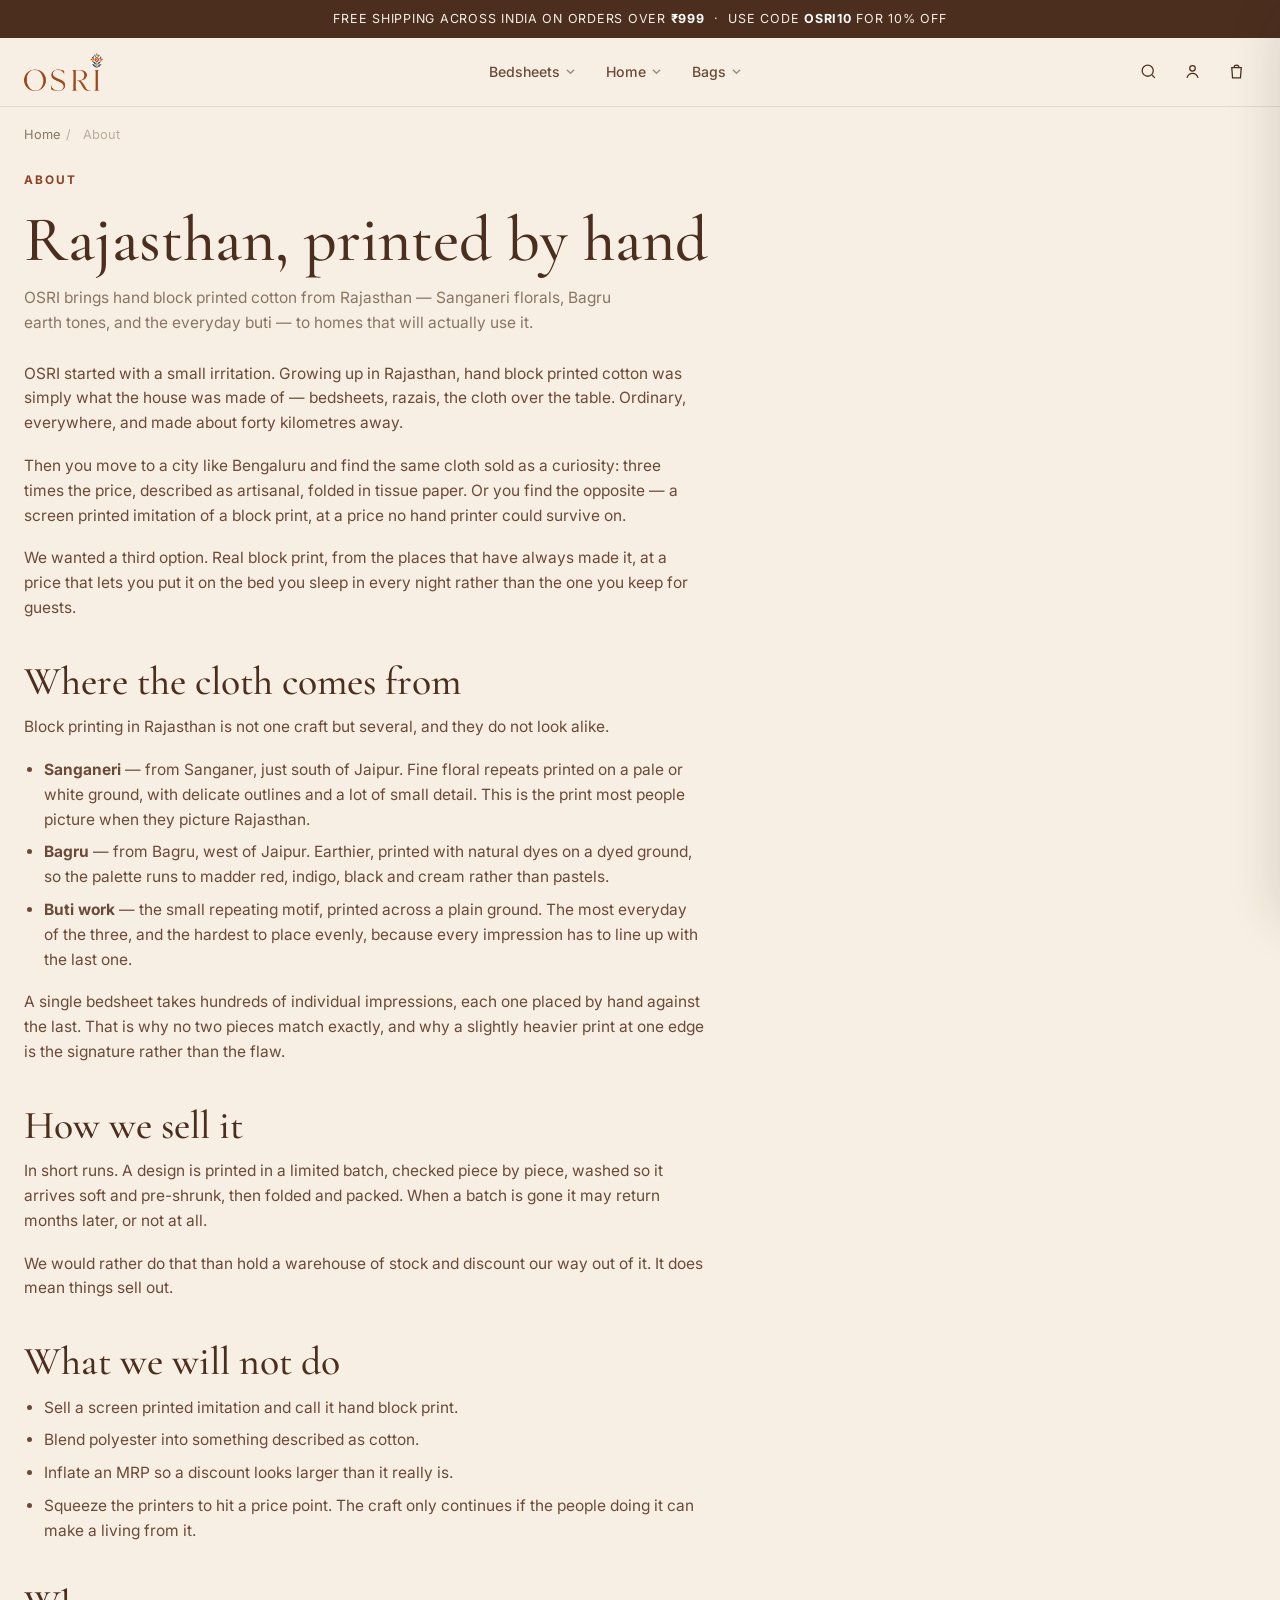
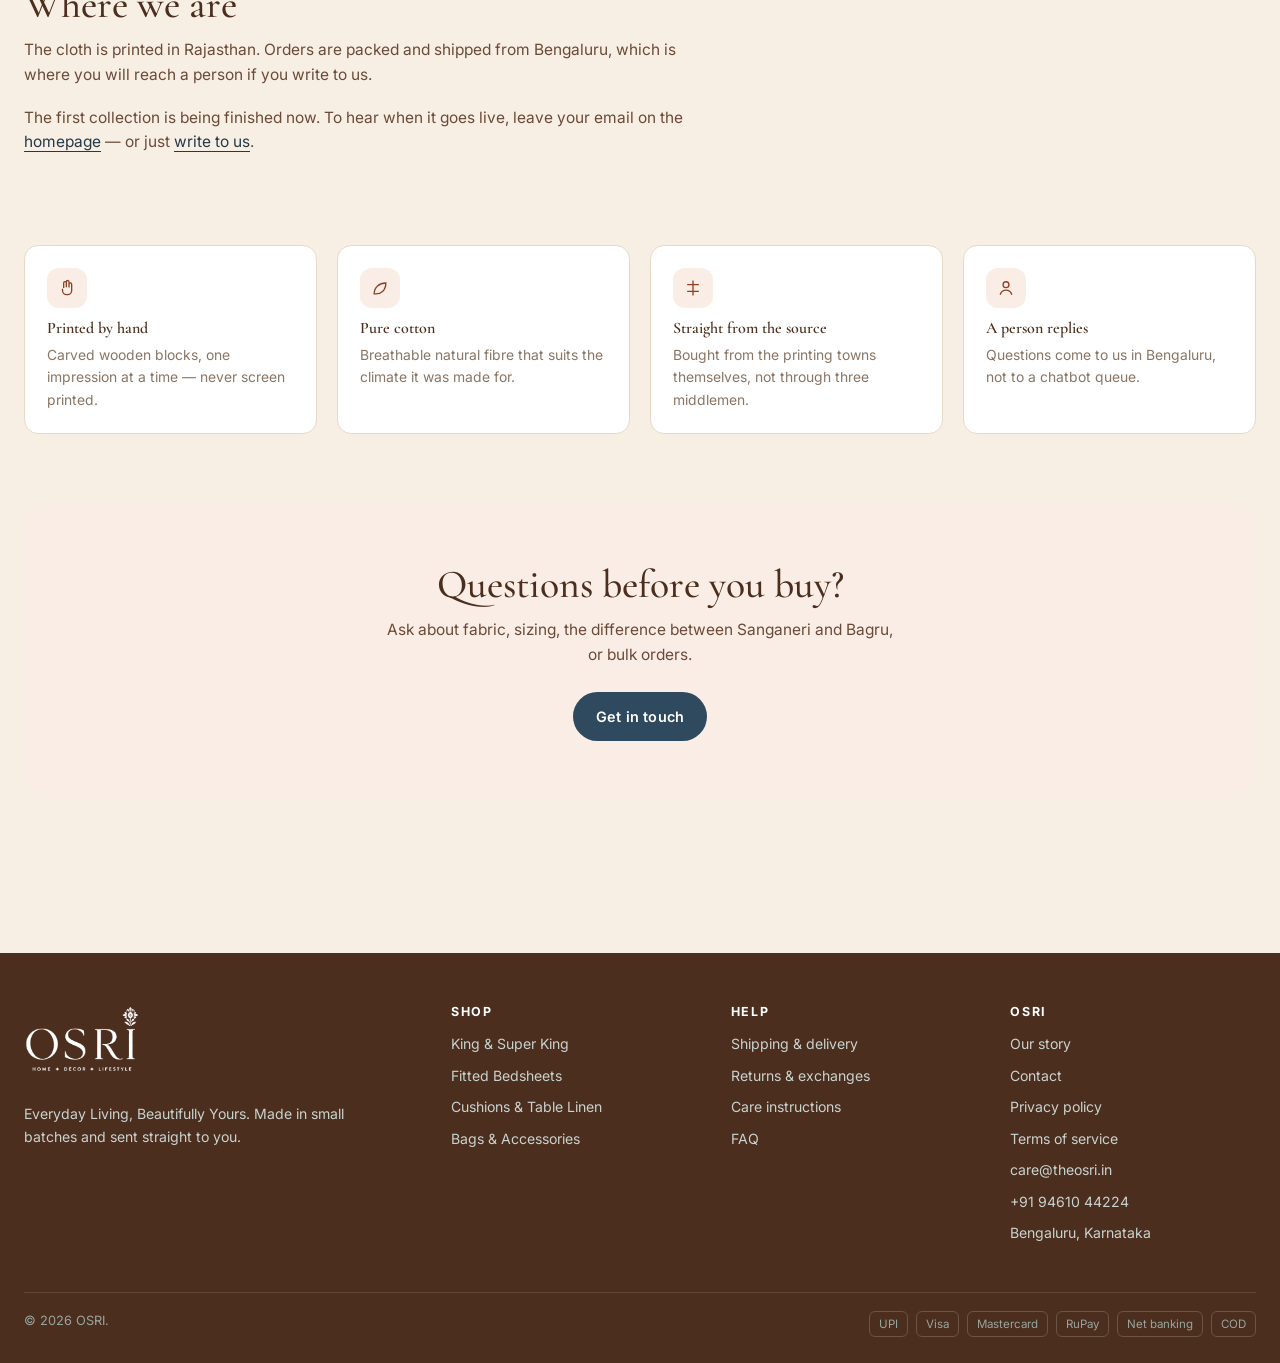
==== about.html @ e1135813 "Add four more woven stripe king colourways Almond, sage, slate blue and pebble join sand and coral, " ====
<!DOCTYPE html>
<html lang="en">
<head>
<meta charset="utf-8">
<meta name="viewport" content="width=device-width, initial-scale=1">
<title>About — OSRI</title>
<meta name="description" content="OSRI brings Rajasthani hand block printed cotton — Sanganeri and Bagru prints — to everyday homes.">
<link rel="preconnect" href="https://fonts.googleapis.com">
<link rel="preconnect" href="https://fonts.gstatic.com" crossorigin>
<link href="https://fonts.googleapis.com/css2?family=Cormorant+Garamond:wght@500;600;700&family=Inter:wght@400;500;600;700&display=swap" rel="stylesheet">
<link rel="icon" href="assets/brand/favicon.ico" sizes="any">
<link rel="icon" type="image/svg+xml" href="assets/brand/osri-mark-square.svg">
<link rel="icon" type="image/png" href="assets/brand/osri-icon-192.png">
<link rel="apple-touch-icon" href="assets/brand/apple-touch-icon.png">
<meta name="theme-color" content="#B5522F">
<link rel="stylesheet" href="css/styles.css?v=5">
</head>
<body>

<a class="skip-link" href="#main">Skip to content</a>
<div id="site-header"></div>

<main id="main">
  <div class="wrap">

    <nav class="crumbs" aria-label="Breadcrumb">
      <a href="index.html">Home</a><span>/</span><span>About</span>
    </nav>

    <header class="page-head">
      <span class="eyebrow">About</span>
      <h1>Rajasthan, printed by hand</h1>
      <p>OSRI brings hand block printed cotton from Rajasthan — Sanganeri florals,
         Bagru earth tones, and the everyday buti — to homes that will actually use it.</p>
    </header>

    <!-- ============================================================
         The craft context below is accurate. The personal details are
         deliberately left open — add your own specifics where marked,
         because that is the part no competitor can copy.
         ============================================================ -->

    <div class="prose">
      <p>
        OSRI started with a small irritation. Growing up in Rajasthan, hand block
        printed cotton was simply what the house was made of — bedsheets, razais,
        the cloth over the table. Ordinary, everywhere, and made about forty
        kilometres away.
      </p>
      <p>
        Then you move to a city like Bengaluru and find the same cloth sold as a
        curiosity: three times the price, described as artisanal, folded in tissue
        paper. Or you find the opposite — a screen printed imitation of a block
        print, at a price no hand printer could survive on.
      </p>
      <p>
        We wanted a third option. Real block print, from the places that have
        always made it, at a price that lets you put it on the bed you sleep in
        every night rather than the one you keep for guests.
      </p>

      <!-- NOTE FOR OSRI (not shown to customers): the page reads complete as it
           stands, but the strongest thing you can add is two or three specific
           sentences of your own — which town or district you are from, what your
           family used, when you decided to start OSRI. That is the part no
           competitor can copy. Drop it in as a <p> above this comment. -->

      <h2>Where the cloth comes from</h2>
      <p>
        Block printing in Rajasthan is not one craft but several, and they do not
        look alike.
      </p>
      <ul>
        <li>
          <strong>Sanganeri</strong> — from Sanganer, just south of Jaipur. Fine
          floral repeats printed on a pale or white ground, with delicate outlines
          and a lot of small detail. This is the print most people picture when
          they picture Rajasthan.
        </li>
        <li>
          <strong>Bagru</strong> — from Bagru, west of Jaipur. Earthier, printed
          with natural dyes on a dyed ground, so the palette runs to madder red,
          indigo, black and cream rather than pastels.
        </li>
        <li>
          <strong>Buti work</strong> — the small repeating motif, printed across a
          plain ground. The most everyday of the three, and the hardest to place
          evenly, because every impression has to line up with the last one.
        </li>
      </ul>
      <p>
        A single bedsheet takes hundreds of individual impressions, each one placed
        by hand against the last. That is why no two pieces match exactly, and why
        a slightly heavier print at one edge is the signature rather than the flaw.
      </p>

      <h2>How we sell it</h2>
      <p>
        In short runs. A design is printed in a limited batch, checked piece by
        piece, washed so it arrives soft and pre-shrunk, then folded and packed.
        When a batch is gone it may return months later, or not at all.
      </p>
      <p>
        We would rather do that than hold a warehouse of stock and discount our way
        out of it. It does mean things sell out.
      </p>

      <h2>What we will not do</h2>
      <ul>
        <li>Sell a screen printed imitation and call it hand block print.</li>
        <li>Blend polyester into something described as cotton.</li>
        <li>Inflate an MRP so a discount looks larger than it really is.</li>
        <li>Squeeze the printers to hit a price point. The craft only continues
            if the people doing it can make a living from it.</li>
      </ul>

      <h2>Where we are</h2>
      <p>
        The cloth is printed in Rajasthan. Orders are packed and shipped from
        Bengaluru, which is where you will reach a person if you write to us.
      </p>
      <p>
        The first collection is being finished now. To hear when it goes live,
        leave your email on the <a href="index.html#notify">homepage</a> — or just
        <a href="contact.html">write to us</a>.
      </p>
    </div>

    <section class="section">
      <div class="value-grid">
        <div class="value">
          <div class="value__icon"><svg viewBox="0 0 24 24"><path d="M8 12V6a1.6 1.6 0 0 1 3.2 0v5M11.2 11V4.6a1.6 1.6 0 0 1 3.2 0V11M14.4 11.4V7.4a1.6 1.6 0 0 1 3.2 0V15a5 5 0 0 1-5 5h-1a5 5 0 0 1-5-5v-2" fill="none" stroke="currentColor" stroke-width="1.6"/></svg></div>
          <h3>Printed by hand</h3>
          <p>Carved wooden blocks, one impression at a time — never screen printed.</p>
        </div>
        <div class="value">
          <div class="value__icon"><svg viewBox="0 0 24 24"><path d="M5 19c0-8 6-13 14-13 0 8-5 14-14 13Z" fill="none" stroke="currentColor" stroke-width="1.6"/></svg></div>
          <h3>Pure cotton</h3>
          <p>Breathable natural fibre that suits the climate it was made for.</p>
        </div>
        <div class="value">
          <div class="value__icon"><svg viewBox="0 0 24 24"><path d="M12 3v18M5 8h14M5 16h14" fill="none" stroke="currentColor" stroke-width="1.6"/></svg></div>
          <h3>Straight from the source</h3>
          <p>Bought from the printing towns themselves, not through three middlemen.</p>
        </div>
        <div class="value">
          <div class="value__icon"><svg viewBox="0 0 24 24"><circle cx="12" cy="8" r="3.5" fill="none" stroke="currentColor" stroke-width="1.6"/><path d="M5 20c1.2-3.6 4-5.5 7-5.5s5.8 1.9 7 5.5" fill="none" stroke="currentColor" stroke-width="1.6"/></svg></div>
          <h3>A person replies</h3>
          <p>Questions come to us in Bengaluru, not to a chatbot queue.</p>
        </div>
      </div>
    </section>

    <section class="section">
      <div class="newsletter">
        <h2>Questions before you buy?</h2>
        <p>Ask about fabric, sizing, the difference between Sanganeri and Bagru,
           or bulk orders.</p>
        <a class="btn btn--primary" href="contact.html">Get in touch</a>
      </div>
    </section>

  </div>
</main>

<div id="site-footer"></div>

<script src="js/patterns.js?v=5"></script>
<script src="js/data.js?v=5"></script>
<script src="js/ui.js?v=5"></script>
</body>
</html>
---- css/styles.css ----
/* ============================================================
   OSRI storefront — design tokens, layout, components

   Identity: warm ivory ground, espresso text, terracotta accent.
   Change the tokens below and the whole site follows.
   ============================================================ */

:root {
  /* ---- Official OSRI palette (OSRI_Brand_Colors.txt, vector master) ----
     These five are the brand. Do not drift from them; the tints and
     shades below are derived from them purely for UI states.          */
  --brand:      #B5522F;   /* Primary Terracotta — wordmark, primary identity */
  --indigo:     #2F4A5E;   /* Secondary Indigo — tagline and supporting text  */
  --mustard:    #C99447;   /* Accent Mustard — floral accent                  */
  --bg:         #F7EFE3;   /* Background Cream                                */
  --ink:        #4B2E1E;   /* Deep Brown — body text and monochrome alternate */

  /* Derived from the five above, for hovers, borders and surfaces.

     Colour roles — terracotta is the IDENTITY, indigo is the INTERFACE:
       terracotta  logo, eyebrows, bestseller badge, discount %, tinted panels
       indigo      anything you click — buttons, links, focus, cart badge
     Keeping these apart stops the "Add to cart" button competing with the
     wordmark for attention, and matches the brand doc, which assigns
     terracotta to the wordmark rather than to interface elements.        */
  --brand-dark: #8F4025;
  --brand-soft: #FAEDE6;
  --indigo-dark: #24394A;
  --indigo-soft: #E9EEF3;
  --surface:    #FFFFFF;
  --surface-2:  #F1E7D9;
  --ink-soft:   #6B4A38;
  --muted:      #8A7565;
  --line:       #E6D9C8;
  --line-soft:  #F1E9DC;

  /* Semantic states, kept clear of the brand colours so they read as status */
  --ok:         #3D6B54;   /* free shipping, success, applied codes */
  --sale:       #B3261E;   /* errors only */

  --radius:     14px;
  --radius-sm:  9px;
  --radius-pill: 999px;

  --shadow-sm:  0 1px 2px rgba(42, 33, 28, .06);
  --shadow-md:  0 6px 20px rgba(42, 33, 28, .09);
  --shadow-lg:  0 18px 50px rgba(42, 33, 28, .16);

  --serif: "Cormorant Garamond", Georgia, "Times New Roman", serif;
  --sans:  "Inter", system-ui, -apple-system, "Segoe UI", Roboto, Arial, sans-serif;

  --wrap: 1280px;
  --header-h: 68px;
}

* { box-sizing: border-box; }

html { -webkit-text-size-adjust: 100%; }

body {
  margin: 0;
  background: var(--bg);
  color: var(--ink);
  font-family: var(--sans);
  font-size: 15.5px;
  line-height: 1.6;
  -webkit-font-smoothing: antialiased;
}

img { max-width: 100%; display: block; }
a { color: inherit; text-decoration: none; }
button { font: inherit; color: inherit; }

/* Cormorant Garamond runs small and light for its point size, so headings
   are set larger and heavier here than a Fraunces or Playfair would need. */
h1, h2, h3, h4 {
  font-family: var(--serif);
  font-weight: 600;
  line-height: 1.12;
  letter-spacing: 0;
  margin: 0;
}
h1 { font-size: clamp(2.5rem, 5.2vw, 4rem); font-weight: 500; }
h2 { font-size: clamp(1.85rem, 3.1vw, 2.6rem); font-weight: 500; }
h3 { font-size: 1.22rem; }

.wrap { width: 100%; max-width: var(--wrap); margin: 0 auto; padding: 0 24px; }
.stack-sm > * + * { margin-top: 8px; }

:focus-visible {
  outline: 2px solid var(--indigo);
  outline-offset: 2px;
  border-radius: 4px;
}

.skip-link {
  position: absolute; left: -9999px; top: 0; z-index: 200;
  background: var(--ink); color: #fff; padding: 10px 16px; border-radius: 0 0 8px 0;
}
.skip-link:focus { left: 0; }

.visually-hidden {
  position: absolute; width: 1px; height: 1px; overflow: hidden;
  clip: rect(0 0 0 0); clip-path: inset(50%); white-space: nowrap;
}

/* ---------- buttons ---------- */

.btn {
  display: inline-flex; align-items: center; justify-content: center; gap: 8px;
  padding: 12px 22px;
  border: 1px solid transparent;
  border-radius: var(--radius-pill);
  font-size: .9rem; font-weight: 600; letter-spacing: .015em;
  cursor: pointer;
  transition: background .18s ease, color .18s ease, border-color .18s ease, transform .12s ease;
}
.btn:active { transform: translateY(1px); }
.btn--primary { background: var(--indigo); color: #fff; }
.btn--primary:hover { background: var(--indigo-dark); }
.btn--dark { background: var(--ink); color: #fff; }
.btn--dark:hover { background: #2E1B10; }
.btn--ghost { background: transparent; border-color: var(--ink); color: var(--ink); }
.btn--ghost:hover { background: var(--ink); color: #fff; }
.btn--light { background: #fff; color: var(--ink); border-color: var(--line); }
.btn--light:hover { border-color: var(--ink); }
.btn--block { width: 100%; }
.btn--sm { padding: 9px 16px; font-size: .82rem; }
.btn[disabled] { opacity: .5; cursor: not-allowed; }

.link-more {
  font-size: .85rem; font-weight: 600; color: var(--indigo-dark);
  border-bottom: 1px solid currentColor; padding-bottom: 2px;
}
.link-more:hover { color: var(--ink); }

/* ---------- header ---------- */

.announce {
  background: var(--ink);
  color: #F3EFE6;
  font-size: .78rem;
  letter-spacing: .06em;
  text-transform: uppercase;
  text-align: center;
  padding: 9px 16px;
}
.announce b { color: #fff; }

.site-header {
  position: sticky; top: 0; z-index: 60;
  background: rgba(247, 239, 227, .93);
  backdrop-filter: blur(10px);
  border-bottom: 1px solid var(--line);
}
.header-bar {
  display: grid;
  grid-template-columns: auto 1fr auto;
  align-items: center;
  gap: 20px;
  min-height: var(--header-h);
}

/* Official logo artwork. The compact lockup (letters + floral, no tagline)
   is used wherever the mark is small enough that the tagline would blur. */
.brand { display: inline-flex; align-items: center; }
.brand__logo {
  height: 38px; width: auto;
  display: block;
}
.footer__logo {
  height: 68px; width: auto;
  margin-bottom: 16px;
}
@media (max-width: 640px) {
  .brand__logo { height: 32px; }
  .footer__logo { height: 58px; }
}

.nav { display: flex; justify-content: center; gap: 4px; }
.nav__item { position: relative; }
.nav__link {
  display: inline-flex; align-items: center; gap: 5px;
  padding: 9px 13px; border-radius: var(--radius-pill);
  font-size: .88rem; font-weight: 500; color: var(--ink-soft);
  transition: background .16s ease, color .16s ease;
}
.nav__link:hover, .nav__item:hover > .nav__link,
.nav__link[aria-current="page"] { background: var(--indigo-soft); color: var(--indigo-dark); }
.nav__link svg { width: 11px; height: 11px; opacity: .6; }

.dropdown {
  position: absolute; top: calc(100% + 6px); left: 50%;
  transform: translateX(-50%) translateY(6px);
  min-width: 260px; padding: 10px;
  background: var(--surface);
  border: 1px solid var(--line);
  border-radius: var(--radius);
  box-shadow: var(--shadow-lg);
  opacity: 0; visibility: hidden;
  transition: opacity .16s ease, transform .16s ease, visibility .16s;
}
.nav__item:hover .dropdown,
.nav__item:focus-within .dropdown {
  opacity: 1; visibility: visible; transform: translateX(-50%) translateY(0);
}
.dropdown a {
  display: flex; justify-content: space-between; align-items: center; gap: 12px;
  padding: 9px 12px; border-radius: var(--radius-sm); font-size: .88rem;
}
.dropdown a:hover { background: var(--surface-2); }
.dropdown a span { font-size: .74rem; color: var(--muted); }

.header-actions { display: flex; align-items: center; gap: 4px; }
.icon-btn {
  position: relative;
  width: 40px; height: 40px;
  display: grid; place-items: center;
  background: transparent; border: 0; border-radius: var(--radius-pill);
  cursor: pointer;
  transition: background .16s ease;
}
.icon-btn:hover { background: var(--surface-2); }
.icon-btn svg { width: 19px; height: 19px; stroke: currentColor; fill: none; stroke-width: 1.6; }
.cart-count {
  position: absolute; top: 3px; right: 2px;
  min-width: 18px; height: 18px; padding: 0 5px;
  display: grid; place-items: center;
  background: var(--indigo); color: #fff;
  border-radius: var(--radius-pill);
  font-size: .68rem; font-weight: 700; line-height: 1;
}
.cart-count[hidden] { display: none; }

.hamburger { display: none; }

/* mobile drawer nav */
.mobile-nav {
  position: fixed; inset: 0; z-index: 90;
  display: none;
}
.mobile-nav.is-open { display: block; }
.mobile-nav__panel {
  position: absolute; inset: 0 auto 0 0;
  width: min(330px, 86vw);
  background: var(--surface);
  padding: 20px;
  overflow-y: auto;
  animation: slideInLeft .24s ease;
}
.mobile-nav__panel a {
  display: block; padding: 12px 6px;
  border-bottom: 1px solid var(--line-soft);
  font-size: .95rem;
}
.mobile-nav__panel .m-head {
  font-family: var(--serif); font-size: 1.05rem;
  padding: 16px 6px 6px; color: var(--muted);
  border: 0;
}
@keyframes slideInLeft { from { transform: translateX(-100%); } }

/* ---------- overlay + drawers ---------- */

.overlay {
  position: fixed; inset: 0; z-index: 80;
  background: rgba(42, 33, 28, .45);
  opacity: 0; visibility: hidden;
  transition: opacity .22s ease, visibility .22s;
}
.overlay.is-open { opacity: 1; visibility: visible; }

.cart-drawer {
  position: fixed; top: 0; right: 0; bottom: 0; z-index: 95;
  width: min(420px, 92vw);
  background: var(--surface);
  display: flex; flex-direction: column;
  transform: translateX(100%);
  transition: transform .28s cubic-bezier(.4, 0, .2, 1);
  box-shadow: var(--shadow-lg);
}
.cart-drawer.is-open { transform: translateX(0); }
.cart-drawer__head {
  display: flex; align-items: center; justify-content: space-between;
  padding: 18px 20px; border-bottom: 1px solid var(--line);
}
.cart-drawer__head h3 { font-size: 1.15rem; }
.cart-drawer__body { flex: 1; overflow-y: auto; padding: 6px 20px; }
.cart-drawer__foot { border-top: 1px solid var(--line); padding: 16px 20px 20px; }

.ship-bar { margin-bottom: 14px; }
.ship-bar__text { font-size: .8rem; color: var(--muted); margin-bottom: 6px; }
.ship-bar__track { height: 5px; background: var(--surface-2); border-radius: var(--radius-pill); overflow: hidden; }
.ship-bar__fill { height: 100%; background: var(--indigo); border-radius: var(--radius-pill); transition: width .3s ease; }

.mini-line {
  display: grid; grid-template-columns: 68px 1fr auto; gap: 12px;
  padding: 14px 0; border-bottom: 1px solid var(--line-soft);
}
.mini-line img { width: 68px; height: 84px; object-fit: cover; border-radius: var(--radius-sm); }
.mini-line__title { font-size: .88rem; font-weight: 600; line-height: 1.35; }
.mini-line__meta { font-size: .76rem; color: var(--muted); }
.mini-line__price { font-size: .88rem; font-weight: 600; white-space: nowrap; }

.empty-state { text-align: center; padding: 48px 20px; color: var(--muted); }
.empty-state h3 { margin-bottom: 8px; color: var(--ink); }

/* ---------- hero ---------- */

.hero {
  position: relative;
  margin: 22px auto 0;
  border-radius: 22px;
  overflow: hidden;
  min-height: clamp(400px, 56vw, 560px);
  display: flex; align-items: center;
  background: var(--surface-2);
}
.hero__bg { position: absolute; inset: 0; width: 100%; height: 100%; object-fit: cover; }
.hero__scrim {
  position: absolute; inset: 0;
  background: linear-gradient(100deg, rgba(247, 239, 227, .97) 0%, rgba(247, 239, 227, .9) 34%, rgba(247, 239, 227, .12) 66%);
}
.hero__inner { position: relative; padding: clamp(28px, 5vw, 60px); max-width: 620px; }
.eyebrow {
  display: inline-block;
  font-size: .74rem; font-weight: 700; letter-spacing: .16em; text-transform: uppercase;
  color: var(--brand-dark);
  margin-bottom: 14px;
}
.hero p.lede {
  font-size: 1.02rem; color: var(--ink-soft); max-width: 46ch; margin: 16px 0 26px;
}
.hero__cta { display: flex; flex-wrap: wrap; gap: 12px; }

.trust-strip {
  display: grid; grid-template-columns: repeat(4, 1fr); gap: 1px;
  background: var(--line);
  border: 1px solid var(--line);
  border-radius: var(--radius);
  overflow: hidden;
  margin-top: 28px;
}
.trust-strip div {
  background: var(--surface);
  padding: 16px 18px;
  font-size: .82rem;
}
.trust-strip strong { display: block; font-size: .88rem; margin-bottom: 2px; }
.trust-strip span { color: var(--muted); }

/* ---------- sections ---------- */

.section { padding: clamp(46px, 6vw, 72px) 0 0; }
.section:last-of-type { padding-bottom: clamp(46px, 6vw, 72px); }
.section__head {
  display: flex; align-items: flex-end; justify-content: space-between;
  gap: 20px; margin-bottom: 26px;
}
.section__head p { color: var(--muted); margin: 6px 0 0; font-size: .92rem; }

/* category tiles */
.cat-grid {
  display: grid;
  grid-template-columns: repeat(5, 1fr);
  gap: 18px;
}
.cat-card { text-align: center; }
.cat-card__img {
  aspect-ratio: 1; border-radius: 50%; overflow: hidden;
  border: 1px solid var(--line);
  margin-bottom: 12px;
  transition: transform .28s ease, box-shadow .28s ease;
}
.cat-card:hover .cat-card__img { transform: translateY(-4px); box-shadow: var(--shadow-md); }
.cat-card__img img { width: 100%; height: 100%; object-fit: cover; }
.cat-card h3 { font-size: .96rem; }
.cat-card span { font-size: .76rem; color: var(--muted); }

/* product grid + cards */
.product-grid {
  display: grid;
  grid-template-columns: repeat(4, 1fr);
  gap: 22px 20px;
}
.product-grid--5 { grid-template-columns: repeat(5, 1fr); }

.card { position: relative; display: flex; flex-direction: column; }
.card__media {
  position: relative;
  aspect-ratio: 4 / 5;
  border-radius: var(--radius);
  overflow: hidden;
  background: var(--surface-2);
  margin-bottom: 12px;
}
.card__media img {
  width: 100%; height: 100%; object-fit: cover;
  transition: transform .5s ease;
}
.card:hover .card__media img { transform: scale(1.045); }

.badge {
  position: absolute; top: 10px; left: 10px; z-index: 2;
  padding: 5px 10px; border-radius: var(--radius-pill);
  font-size: .68rem; font-weight: 700; letter-spacing: .08em; text-transform: uppercase;
  background: var(--ink); color: #fff;
}
.badge--bestseller { background: var(--brand); }
.badge--new { background: var(--ink); }
.badge--premium { background: var(--mustard); }
.badge--sale { background: var(--sale); }
.badge--out { background: #6E7B76; }

.card__add {
  position: absolute; left: 10px; right: 10px; bottom: 10px; z-index: 2;
  opacity: 0; transform: translateY(8px);
  transition: opacity .2s ease, transform .2s ease;
}
.card:hover .card__add, .card:focus-within .card__add { opacity: 1; transform: translateY(0); }

.card__cat { font-size: .72rem; letter-spacing: .08em; text-transform: uppercase; color: var(--muted); }
.card__title {
  font-family: var(--sans); font-size: .92rem; font-weight: 600; line-height: 1.4;
  margin: 3px 0 6px;
}
.card__title a:hover { color: var(--indigo-dark); }

.price { display: flex; align-items: baseline; gap: 8px; flex-wrap: wrap; }
.price__now { font-size: 1rem; font-weight: 700; }
.price__was { font-size: .84rem; color: var(--muted); text-decoration: line-through; }
.price__off { font-size: .76rem; font-weight: 700; color: var(--brand); }

.stars { display: inline-flex; align-items: center; gap: 5px; font-size: .78rem; color: var(--muted); }
.stars__glyph { color: var(--mustard); letter-spacing: .06em; }

/* ---------- story banner ---------- */

.story {
  display: grid; grid-template-columns: 1fr 1fr; align-items: center;
  gap: clamp(24px, 4vw, 56px);
  background: var(--surface);
  border: 1px solid var(--line);
  border-radius: 22px;
  overflow: hidden;
}
.story__media { aspect-ratio: 5 / 4; }
.story__media img { width: 100%; height: 100%; object-fit: cover; }
.story__body { padding: clamp(24px, 4vw, 48px) clamp(24px, 4vw, 48px) clamp(24px, 4vw, 48px) 0; }
.story__body p { color: var(--ink-soft); margin: 14px 0 22px; }
.story--flip .story__media { order: 2; }
.story--flip .story__body { padding: clamp(24px, 4vw, 48px) 0 clamp(24px, 4vw, 48px) clamp(24px, 4vw, 48px); }

.value-grid { display: grid; grid-template-columns: repeat(4, 1fr); gap: 20px; }
.value {
  background: var(--surface); border: 1px solid var(--line);
  border-radius: var(--radius); padding: 22px;
}
.value__icon {
  width: 40px; height: 40px; border-radius: 12px; margin-bottom: 12px;
  background: var(--brand-soft); color: var(--brand-dark);
  display: grid; place-items: center;
}
.value__icon svg { width: 20px; height: 20px; stroke: currentColor; fill: none; stroke-width: 1.6; }
.value h3 { font-size: 1rem; margin-bottom: 6px; }
.value p { margin: 0; font-size: .87rem; color: var(--muted); }

/* newsletter */
.newsletter {
  background: var(--brand-soft);
  border-radius: 22px;
  padding: clamp(30px, 5vw, 56px);
  text-align: center;
}
.newsletter p { color: var(--ink-soft); max-width: 52ch; margin: 12px auto 24px; }
.newsletter form {
  display: flex; gap: 10px; max-width: 460px; margin: 0 auto; flex-wrap: wrap;
}
.newsletter input {
  flex: 1 1 220px; min-width: 0;
  padding: 12px 18px;
  border: 1px solid var(--line); border-radius: var(--radius-pill);
  background: #fff; font: inherit; font-size: .9rem;
}
.newsletter small { display: block; margin-top: 12px; color: var(--muted); font-size: .78rem; }

/* ---------- footer ---------- */

.site-footer {
  margin-top: clamp(50px, 7vw, 84px);
  background: var(--ink);
  color: #C9D2CE;
  padding: 52px 0 0;
}
.footer-grid {
  display: grid; grid-template-columns: 1.6fr 1fr 1fr 1fr; gap: 34px;
  padding-bottom: 38px;
}
.site-footer h4 {
  font-family: var(--sans); font-size: .78rem; font-weight: 700;
  letter-spacing: .13em; text-transform: uppercase; color: #fff;
  margin-bottom: 14px;
}
.site-footer a:hover { color: #fff; }
.site-footer ul { list-style: none; margin: 0; padding: 0; }
.site-footer li { margin-bottom: 9px; font-size: .88rem; }
.footer-about p { font-size: .88rem; max-width: 38ch; margin: 14px 0 0; }
.footer-bottom {
  border-top: 1px solid rgba(255, 255, 255, .12);
  padding: 18px 0 26px;
  display: flex; justify-content: space-between; gap: 16px; flex-wrap: wrap;
  font-size: .8rem; color: #97A5A0;
}
.pay-row { display: flex; gap: 8px; flex-wrap: wrap; }
.pay-row span {
  border: 1px solid rgba(255, 255, 255, .18); border-radius: 6px;
  padding: 3px 9px; font-size: .72rem;
}

/* ---------- collection page ---------- */

.crumbs { font-size: .8rem; color: var(--muted); padding: 18px 0 0; }
.crumbs a:hover { color: var(--ink); }
.crumbs span { margin: 0 6px; opacity: .55; }

.page-head { padding: 22px 0 26px; }
.page-head p { color: var(--muted); margin: 10px 0 0; max-width: 60ch; }

.toolbar {
  display: flex; align-items: center; justify-content: space-between;
  gap: 16px; flex-wrap: wrap;
  padding: 16px 0; border-block: 1px solid var(--line);
  margin-bottom: 26px;
}
.chips { display: flex; gap: 8px; flex-wrap: wrap; }
.chip {
  padding: 7px 14px; border-radius: var(--radius-pill);
  border: 1px solid var(--line); background: var(--surface);
  font-size: .82rem; cursor: pointer;
  transition: border-color .16s ease, background .16s ease, color .16s ease;
}
.chip:hover { border-color: var(--ink); }
.chip.is-active { background: var(--ink); border-color: var(--ink); color: #fff; }

.select {
  padding: 9px 14px; border-radius: var(--radius-pill);
  border: 1px solid var(--line); background: var(--surface);
  font: inherit; font-size: .84rem; cursor: pointer;
}
.result-count { font-size: .84rem; color: var(--muted); }

/* ---------- product page ---------- */

.pdp { display: grid; grid-template-columns: 1.05fr 1fr; gap: clamp(28px, 4vw, 56px); padding-top: 22px; }
.gallery__main {
  aspect-ratio: 4 / 5; border-radius: var(--radius); overflow: hidden;
  background: var(--surface-2); border: 1px solid var(--line);
}
.gallery__main img { width: 100%; height: 100%; object-fit: cover; }

/* Real photography is shown whole rather than cropped. Letting the image set
   its own height means no blank bands above and below, whatever its shape —
   a fixed frame plus `contain` always leaves gaps on one axis. */
/* The frame shrinks to the photo rather than the photo fitting a frame, so
   there is never a blank band. Letting the image size itself (auto width AND
   auto height, bounded by max-*) keeps its aspect ratio intact — setting
   width:100% alongside max-height is what reintroduced letterboxing. */
.gallery__main--photo {
  aspect-ratio: auto;
  height: auto;
  background: transparent;
  border: 0;
  display: flex;
  justify-content: center;
}
.gallery__main--photo img {
  width: auto;
  height: auto;
  max-width: 100%;
  max-height: 78vh;      /* stop a tall photo pushing the buy button off-screen */
  object-fit: contain;
  border-radius: var(--radius);
}
.gallery__thumbs { display: grid; grid-template-columns: repeat(4, 1fr); gap: 10px; margin-top: 10px; }
.gallery__thumb {
  aspect-ratio: 1; border-radius: var(--radius-sm); overflow: hidden;
  border: 1px solid var(--line); background: none; padding: 0; cursor: pointer;
  transition: border-color .16s ease;
}
.gallery__thumb.is-active { border-color: var(--ink); border-width: 2px; }
.gallery__thumb img { width: 100%; height: 100%; object-fit: cover; }

.pdp__info h1 { font-size: clamp(1.6rem, 3vw, 2.3rem); margin-bottom: 10px; }
.pdp__price { display: flex; align-items: baseline; gap: 10px; margin: 16px 0; flex-wrap: wrap; }
.pdp__price .price__now { font-size: 1.55rem; }
.pdp__tax { font-size: .8rem; color: var(--muted); }

.swatches { display: flex; gap: 10px; flex-wrap: wrap; margin-top: 10px; }
.swatch {
  width: 40px; height: 40px; border-radius: 50%;
  border: 1px solid var(--line); padding: 2px; background: none; cursor: pointer;
  overflow: hidden;
}
.swatch.is-active { border-color: var(--ink); border-width: 2px; }
.swatch img { width: 100%; height: 100%; object-fit: cover; border-radius: 50%; }

.field-label {
  font-size: .78rem; font-weight: 700; letter-spacing: .1em;
  text-transform: uppercase; color: var(--muted);
  display: block; margin: 22px 0 8px;
}

.qty {
  display: inline-flex; align-items: center;
  border: 1px solid var(--line); border-radius: var(--radius-pill);
  background: var(--surface); overflow: hidden;
}
.qty button {
  width: 40px; height: 42px; border: 0; background: none;
  font-size: 1.1rem; cursor: pointer; color: var(--ink-soft);
}
.qty button:hover { background: var(--surface-2); }
.qty input {
  width: 46px; height: 42px; border: 0; text-align: center;
  font: inherit; font-weight: 600; background: none;
  -moz-appearance: textfield;
}
.qty input::-webkit-outer-spin-button,
.qty input::-webkit-inner-spin-button { -webkit-appearance: none; margin: 0; }

.buy-row { display: flex; gap: 12px; margin-top: 18px; flex-wrap: wrap; }
.buy-row .btn { flex: 1 1 190px; }

.pdp__meta {
  margin-top: 22px; padding-top: 18px; border-top: 1px solid var(--line);
  display: grid; gap: 10px; font-size: .87rem;
}
.pdp__meta div { display: flex; gap: 10px; }
.pdp__meta dt, .pdp__meta strong { min-width: 96px; color: var(--muted); font-weight: 500; }

.accordion { margin-top: 24px; border-top: 1px solid var(--line); }
.accordion details { border-bottom: 1px solid var(--line); }
.accordion summary {
  padding: 15px 2px; cursor: pointer; font-weight: 600; font-size: .92rem;
  list-style: none; display: flex; justify-content: space-between; align-items: center;
}
.accordion summary::-webkit-details-marker { display: none; }
.accordion summary::after { content: "+"; font-size: 1.15rem; color: var(--muted); }
.accordion details[open] summary::after { content: "\2013"; }
.accordion .acc-body { padding: 0 2px 18px; font-size: .89rem; color: var(--ink-soft); }
.accordion ul { margin: 0; padding-left: 18px; }
.accordion li { margin-bottom: 6px; }

/* ---------- cart page ---------- */

.cart-layout { display: grid; grid-template-columns: 1.6fr 1fr; gap: 34px; align-items: start; padding-top: 8px; }
.cart-lines { border-top: 1px solid var(--line); }
.cart-line {
  display: grid; grid-template-columns: 104px 1fr auto; gap: 18px;
  padding: 20px 0; border-bottom: 1px solid var(--line);
}
.cart-line__img {
  width: 104px; aspect-ratio: 4 / 5; object-fit: cover;
  border-radius: var(--radius-sm); background: var(--surface-2);
}
.cart-line h3 { font-family: var(--sans); font-size: .98rem; font-weight: 600; }
.cart-line__sub { font-size: .8rem; color: var(--muted); margin-top: 3px; }
.cart-line__ctl { display: flex; align-items: center; gap: 14px; margin-top: 12px; flex-wrap: wrap; }
.cart-line__right { text-align: right; font-weight: 700; white-space: nowrap; }
.text-btn {
  background: none; border: 0; padding: 0; cursor: pointer;
  font-size: .82rem; color: var(--muted); text-decoration: underline;
}
.text-btn:hover { color: var(--sale); }

.summary {
  background: var(--surface); border: 1px solid var(--line);
  border-radius: var(--radius); padding: 24px;
  position: sticky; top: calc(var(--header-h) + 16px);
}
.summary h2 { font-size: 1.2rem; margin-bottom: 16px; }
.summary__row {
  display: flex; justify-content: space-between; gap: 12px;
  padding: 9px 0; font-size: .9rem;
}
.summary__row--total {
  border-top: 1px solid var(--line); margin-top: 8px; padding-top: 14px;
  font-size: 1.08rem; font-weight: 700;
}
.summary__row .muted { color: var(--muted); }
.summary__row .free { color: var(--ok); font-weight: 600; }

.promo { display: flex; gap: 8px; margin: 14px 0 4px; }
.promo input {
  flex: 1; min-width: 0; padding: 10px 14px;
  border: 1px solid var(--line); border-radius: var(--radius-pill);
  font: inherit; font-size: .85rem; background: var(--bg);
}
.note { font-size: .8rem; margin-top: 8px; }
.note--ok { color: var(--ok); }
.note--err { color: var(--sale); }

/* ---------- pre-launch / empty catalog states ---------- */

/* Shown in a product rail before any products exist, so the homepage
   reads as "not stocked yet" rather than broken. */
.coming-soon {
  grid-column: 1 / -1;
  display: flex; flex-direction: column; align-items: center; text-align: center;
  gap: 10px;
  padding: 48px 24px;
  background: var(--surface);
  border: 1px dashed var(--line);
  border-radius: var(--radius);
}
.coming-soon h3 { font-size: 1.35rem; }
.coming-soon p { margin: 0; color: var(--muted); max-width: 44ch; font-size: .9rem; }

/* Build-time notice for the site owner. Delete the element to remove it. */
.setup-note {
  display: flex; align-items: flex-start; gap: 12px;
  margin: 22px auto 0;
  padding: 14px 18px;
  background: var(--brand-soft);
  border: 1px solid #E8D3C6;
  border-radius: var(--radius);
  font-size: .87rem; color: var(--ink-soft);
}
.setup-note strong { color: var(--brand-dark); }
.setup-note code {
  background: #fff; border: 1px solid var(--line);
  border-radius: 5px; padding: 1px 6px; font-size: .85em;
}

/* Marks a business detail that has not been filled in yet. */
.todo {
  color: var(--brand-dark); background: var(--brand-soft);
  border-radius: 5px; padding: 1px 7px;
  font-size: .8rem; font-style: italic;
}

/* ---------- editorial pages (about, policies) ---------- */

.prose { max-width: 68ch; }
.prose p { color: var(--ink-soft); margin: 0 0 18px; }
.prose h2 { margin: 38px 0 12px; }
.prose h3 { margin: 26px 0 8px; }
.prose ul, .prose ol { margin: 0 0 18px; padding-left: 20px; color: var(--ink-soft); }
.prose li { margin-bottom: 8px; }
.prose a { color: var(--indigo-dark); border-bottom: 1px solid currentColor; }

.page-nav {
  display: flex; flex-wrap: wrap; gap: 8px;
  padding: 16px 0; border-block: 1px solid var(--line); margin-bottom: 30px;
}
.page-nav a {
  padding: 7px 14px; border-radius: var(--radius-pill);
  border: 1px solid var(--line); background: var(--surface); font-size: .84rem;
}
.page-nav a:hover { border-color: var(--ink); }

/* ---------- contact ---------- */

.contact-layout {
  display: grid; grid-template-columns: 1fr 1fr;
  gap: clamp(24px, 4vw, 48px); align-items: start;
}
.contact-card {
  background: var(--surface); border: 1px solid var(--line);
  border-radius: var(--radius); padding: 26px;
}
.contact-card h3 { margin-bottom: 14px; }
.contact-list { display: grid; gap: 14px; }
.contact-list div { display: grid; grid-template-columns: 92px 1fr; gap: 12px; font-size: .9rem; }
.contact-list dt, .contact-list .k { color: var(--muted); }

.form-row { margin-bottom: 16px; }
.form-row label {
  display: block; font-size: .78rem; font-weight: 700;
  letter-spacing: .1em; text-transform: uppercase; color: var(--muted);
  margin-bottom: 7px;
}
.form-row input, .form-row textarea, .form-row select {
  width: 100%; padding: 12px 16px;
  border: 1px solid var(--line); border-radius: var(--radius-sm);
  background: var(--surface); font: inherit; font-size: .92rem;
}
.form-row textarea { min-height: 130px; resize: vertical; }

@media (max-width: 900px) {
  .contact-layout { grid-template-columns: 1fr; }
}

/* ---------- interim checkout (WhatsApp + UPI QR) ---------- */

.checkout { display: grid; grid-template-columns: 1.15fr 1fr; gap: clamp(24px, 4vw, 44px); align-items: start; }

.step { counter-increment: step; margin-bottom: 26px; }
.step__head { display: flex; align-items: center; gap: 12px; margin-bottom: 14px; }
.step__num {
  width: 30px; height: 30px; flex: none; border-radius: 50%;
  background: var(--indigo); color: #fff;
  display: grid; place-items: center;
  font-size: .85rem; font-weight: 700;
}
.step__head h2 { font-size: 1.4rem; }

.pay-options { display: grid; gap: 10px; }
.pay-option {
  display: flex; gap: 12px; align-items: flex-start;
  padding: 14px 16px; cursor: pointer;
  border: 1px solid var(--line); border-radius: var(--radius);
  background: var(--surface);
  transition: border-color .16s ease, background .16s ease;
}
.pay-option:hover { border-color: var(--ink); }
.pay-option input { margin-top: 3px; accent-color: var(--indigo); }
.pay-option strong { display: block; font-size: .95rem; }
.pay-option span { font-size: .84rem; color: var(--muted); }
.pay-option.is-selected { border-color: var(--indigo); background: var(--indigo-soft); }

.qr-panel {
  text-align: center;
  padding: 24px;
  border: 1px solid var(--line); border-radius: var(--radius);
  background: var(--surface);
}
.qr-panel canvas, .qr-panel img {
  width: 208px; height: 208px;
  margin: 0 auto 14px;
  border: 1px solid var(--line-soft); border-radius: var(--radius-sm);
  padding: 8px; background: #fff;
}
.qr-panel .qr-amount { font-size: 1.5rem; font-weight: 700; font-family: var(--serif); }
.qr-vpa {
  display: inline-block; margin-top: 8px;
  font-family: ui-monospace, "Cascadia Mono", Consolas, monospace;
  font-size: .9rem;
  background: var(--surface-2); border: 1px solid var(--line);
  border-radius: var(--radius-sm); padding: 6px 12px;
}
.qr-note { font-size: .82rem; color: var(--muted); margin-top: 12px; }

.order-ref {
  display: inline-block;
  font-family: ui-monospace, "Cascadia Mono", Consolas, monospace;
  background: var(--brand-soft); color: var(--brand-dark);
  border-radius: var(--radius-sm); padding: 3px 10px; font-size: .86rem;
}

.warn-note {
  display: flex; gap: 10px;
  padding: 13px 16px; margin-top: 14px;
  background: var(--indigo-soft); border: 1px solid #CFDAE3;
  border-radius: var(--radius);
  font-size: .85rem; color: var(--ink-soft);
}

@media (max-width: 900px) {
  .checkout { grid-template-columns: 1fr; }
}

/* ---------- toast ---------- */

.toast {
  position: fixed; left: 50%; bottom: 26px; z-index: 120;
  transform: translate(-50%, 20px);
  background: var(--ink); color: #fff;
  padding: 12px 20px; border-radius: var(--radius-pill);
  font-size: .88rem; box-shadow: var(--shadow-lg);
  opacity: 0; pointer-events: none;
  transition: opacity .2s ease, transform .2s ease;
}
.toast.is-visible { opacity: 1; transform: translate(-50%, 0); }

/* ---------- responsive ---------- */

@media (max-width: 1080px) {
  .cat-grid { grid-template-columns: repeat(4, 1fr); }
  .product-grid, .product-grid--5 { grid-template-columns: repeat(3, 1fr); }
  .footer-grid { grid-template-columns: 1fr 1fr; }
}

@media (max-width: 900px) {
  .nav { display: none; }
  .hamburger { display: grid; }
  .header-bar { grid-template-columns: auto 1fr auto; }
  .brand { justify-self: center; }
  .pdp { grid-template-columns: 1fr; }
  .cart-layout { grid-template-columns: 1fr; }
  .summary { position: static; }
  .story, .story--flip { grid-template-columns: 1fr; }
  .story--flip .story__media { order: 0; }
  .story__body, .story--flip .story__body { padding: 28px; }
  .value-grid { grid-template-columns: 1fr 1fr; }
  .trust-strip { grid-template-columns: 1fr 1fr; }
}

@media (max-width: 640px) {
  .wrap { padding: 0 16px; }
  .cat-grid { grid-template-columns: repeat(3, 1fr); gap: 14px; }
  .product-grid, .product-grid--5 { grid-template-columns: repeat(2, 1fr); gap: 18px 14px; }
  .footer-grid { grid-template-columns: 1fr; gap: 26px; }
  .card__add { opacity: 1; transform: none; }
  .hero { border-radius: 16px; }
  .hero__scrim {
    background: linear-gradient(180deg, rgba(247, 239, 227, .95) 40%, rgba(247, 239, 227, .55) 100%);
  }
  .cart-line { grid-template-columns: 84px 1fr; }
  .cart-line__img { width: 84px; }
  .cart-line__right { grid-column: 2; text-align: left; }
}

@media (prefers-reduced-motion: reduce) {
  * { animation-duration: .01ms !important; transition-duration: .01ms !important; }
}
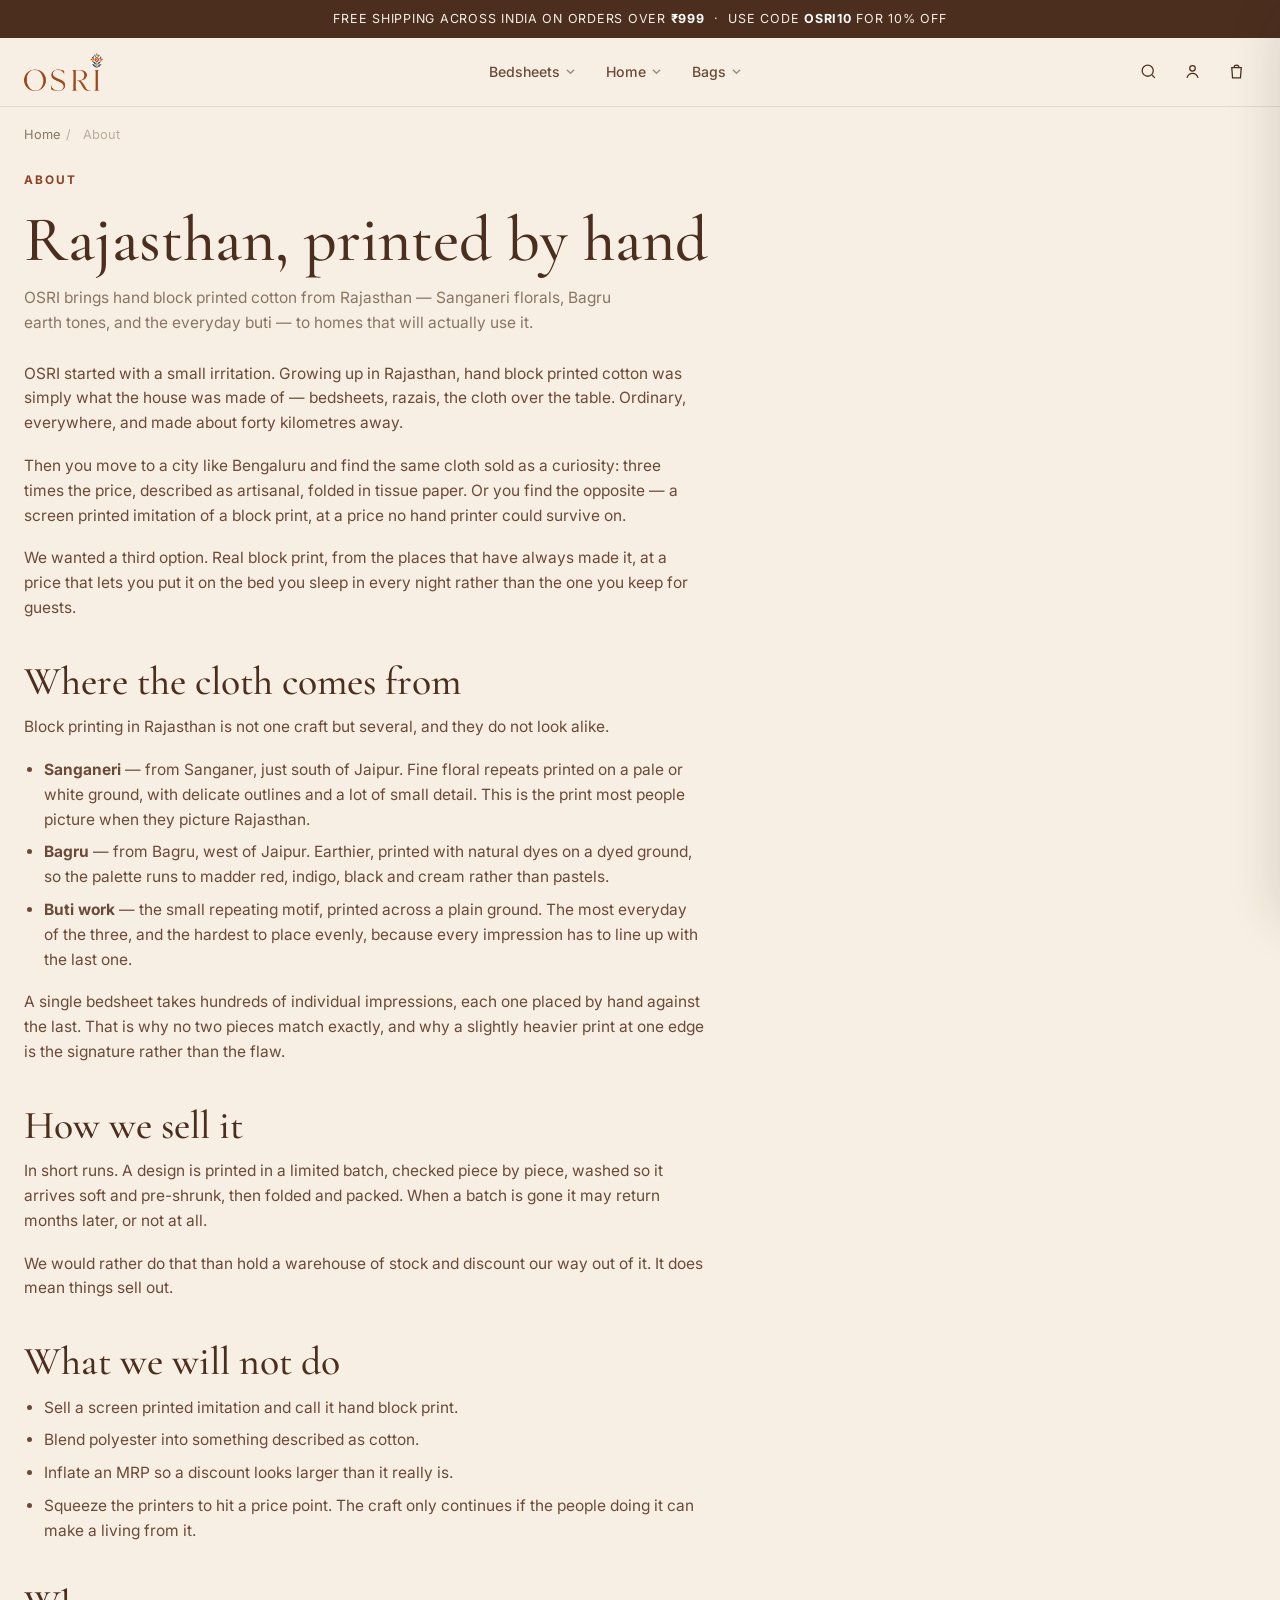
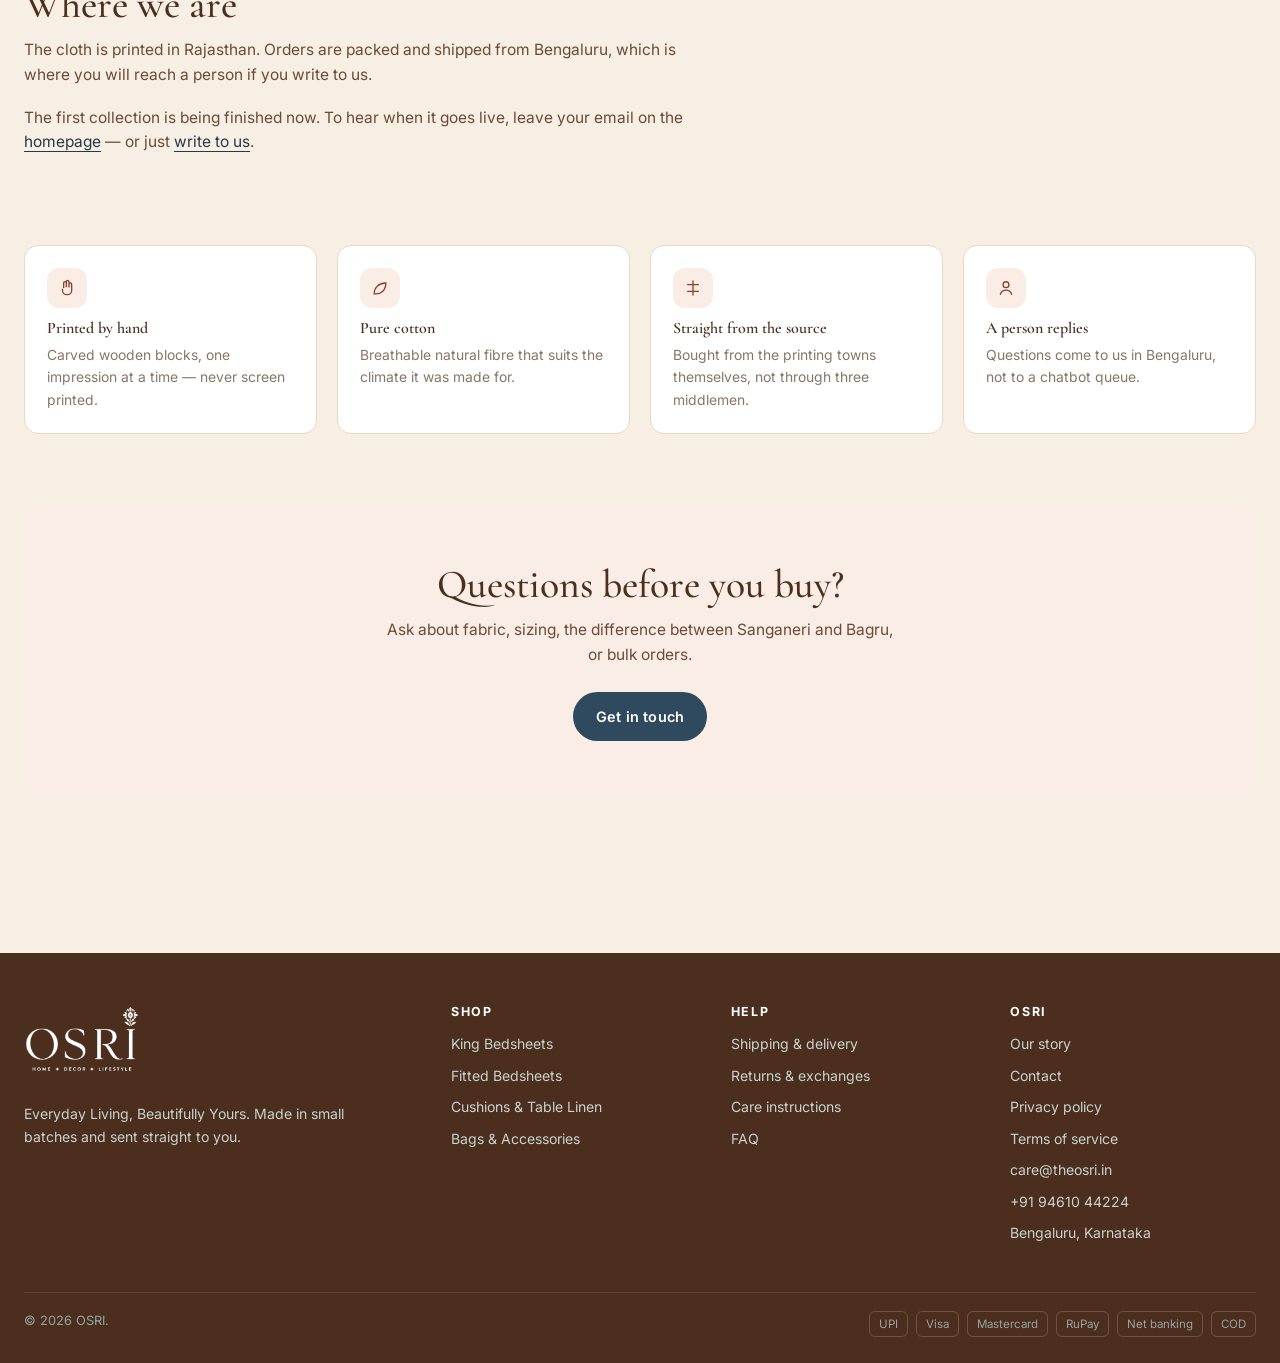
==== commit 6bf63c11: "Relabel the five block-print bedsheets as King, not Super King They are king size, so the titles, th" ====
--- a/about.html
+++ b/about.html
@@ -13,7 +13,7 @@
 <link rel="icon" type="image/png" href="assets/brand/osri-icon-192.png">
 <link rel="apple-touch-icon" href="assets/brand/apple-touch-icon.png">
 <meta name="theme-color" content="#B5522F">
-<link rel="stylesheet" href="css/styles.css?v=5">
+<link rel="stylesheet" href="css/styles.css?v=6">
 </head>
 <body>
 
@@ -165,8 +165,8 @@
 
 <div id="site-footer"></div>
 
-<script src="js/patterns.js?v=5"></script>
-<script src="js/data.js?v=5"></script>
-<script src="js/ui.js?v=5"></script>
+<script src="js/patterns.js?v=6"></script>
+<script src="js/data.js?v=6"></script>
+<script src="js/ui.js?v=6"></script>
 </body>
 </html>
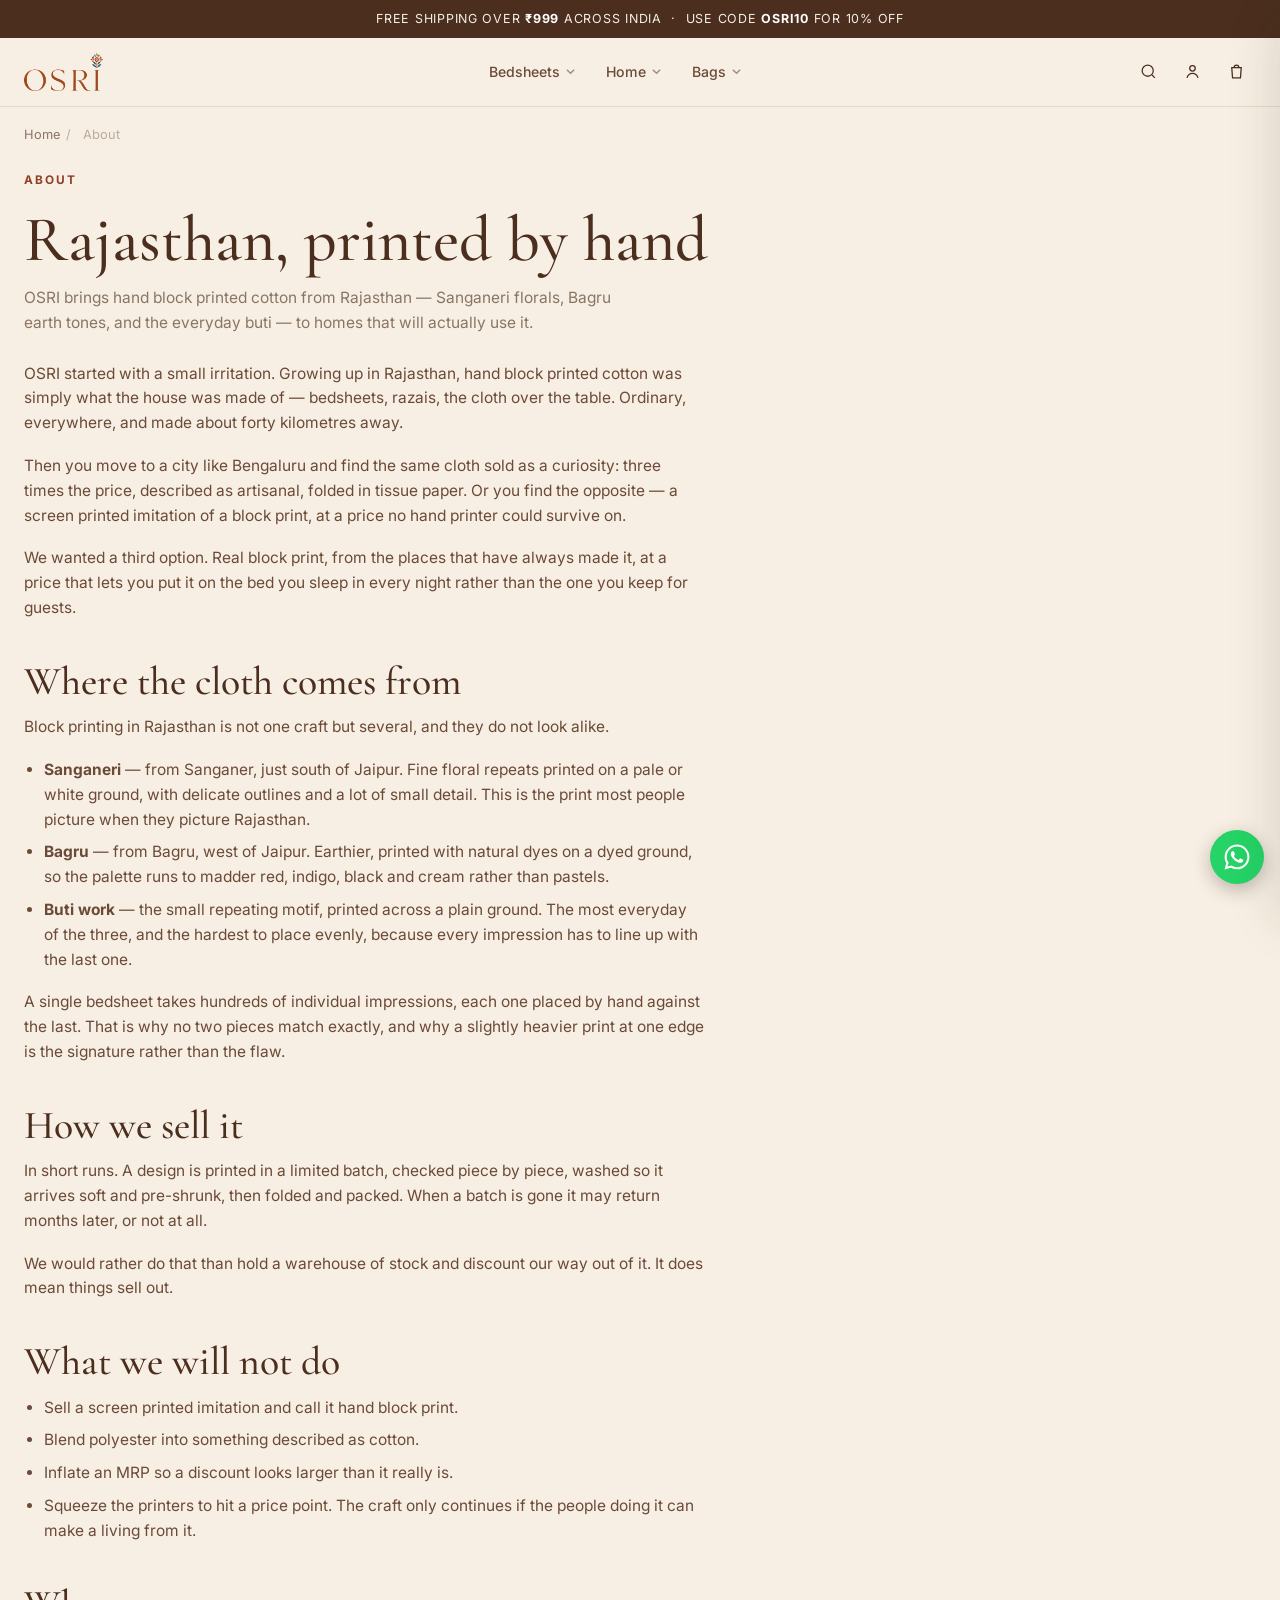
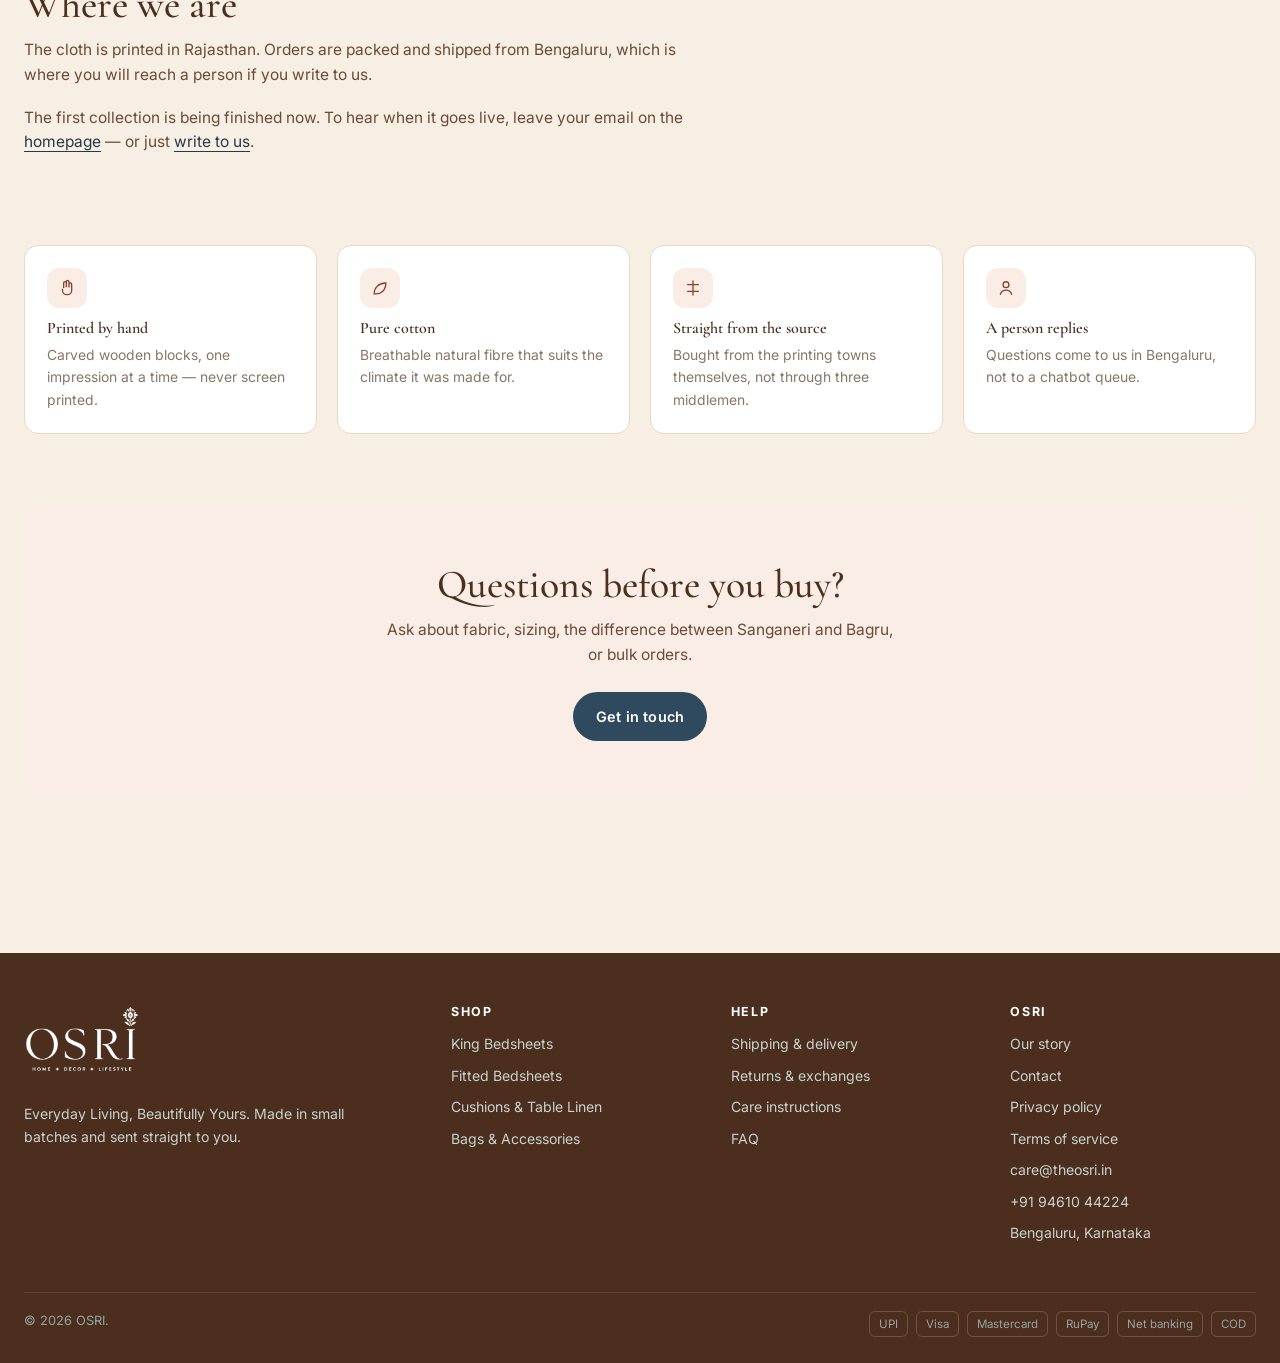
==== commit 9b73c9b5: "Tighten the mobile layout Fixes what was actually cramped on a phone rather than restyling:  - Categ" ====
--- a/about.html
+++ b/about.html
@@ -13,7 +13,7 @@
 <link rel="icon" type="image/png" href="assets/brand/osri-icon-192.png">
 <link rel="apple-touch-icon" href="assets/brand/apple-touch-icon.png">
 <meta name="theme-color" content="#B5522F">
-<link rel="stylesheet" href="css/styles.css?v=6">
+<link rel="stylesheet" href="css/styles.css?v=8">
 </head>
 <body>
 
@@ -165,8 +165,8 @@
 
 <div id="site-footer"></div>
 
-<script src="js/patterns.js?v=6"></script>
-<script src="js/data.js?v=6"></script>
-<script src="js/ui.js?v=6"></script>
+<script src="js/patterns.js?v=8"></script>
+<script src="js/data.js?v=8"></script>
+<script src="js/ui.js?v=8"></script>
 </body>
 </html>
--- a/css/styles.css
+++ b/css/styles.css
@@ -896,19 +896,83 @@
   .trust-strip { grid-template-columns: 1fr 1fr; }
 }
 
+/* ---------- floating WhatsApp button ---------- */
+
+.wa-fab {
+  position: fixed; right: 16px; bottom: 16px; z-index: 70;
+  width: 54px; height: 54px;
+  display: grid; place-items: center;
+  border-radius: 50%;
+  background: #25D366; color: #fff;
+  box-shadow: 0 6px 18px rgba(42, 33, 28, .28);
+  transition: transform .16s ease;
+}
+.wa-fab:hover { transform: scale(1.06); }
+.wa-fab svg { width: 30px; height: 30px; }
+
 @media (max-width: 640px) {
   .wrap { padding: 0 16px; }
-  .cat-grid { grid-template-columns: repeat(3, 1fr); gap: 14px; }
-  .product-grid, .product-grid--5 { grid-template-columns: repeat(2, 1fr); gap: 18px 14px; }
+
+  /* Two tiles read better than three: category names like "Cushions &
+     Table Linen" wrapped to three lines in a 110px-wide tile. */
+  .cat-grid { grid-template-columns: repeat(2, 1fr); gap: 18px 14px; }
+  .cat-card h3 { font-size: .95rem; }
+  .cat-card span { font-size: .72rem; }
+
+  .product-grid, .product-grid--5 { grid-template-columns: repeat(2, 1fr); gap: 22px 12px; }
+  .card__title { font-size: .86rem; }
+  .price__now { font-size: .95rem; }
+  .card__add { opacity: 1; transform: none; }
+
   .footer-grid { grid-template-columns: 1fr; gap: 26px; }
-  .card__add { opacity: 1; transform: none; }
-  .hero { border-radius: 16px; }
+
+  /* The headline was clamping to 40px on a 390px screen, which left the
+     hero crowded once the lede and two buttons were under it. */
+  .hero { border-radius: 16px; min-height: 0; }
+  .hero__inner { padding: 26px 20px 30px; }
+  h1 { font-size: 1.95rem; }
+  h2 { font-size: 1.6rem; }
+  .hero p.lede { font-size: .95rem; margin: 12px 0 20px; }
+  .hero__cta { gap: 10px; }
+  .hero__cta .btn { flex: 1 1 100%; }
   .hero__scrim {
-    background: linear-gradient(180deg, rgba(247, 239, 227, .95) 40%, rgba(247, 239, 227, .55) 100%);
+    background: linear-gradient(180deg, rgba(247, 239, 227, .95) 40%, rgba(247, 239, 227, .62) 100%);
   }
+
+  .section { padding-top: 38px; }
+  .section:last-of-type { padding-bottom: 38px; }
+  .section__head { margin-bottom: 18px; }
+
+  .announce { font-size: .72rem; letter-spacing: .04em; padding: 8px 12px; }
+  .announce__more { display: none; }        /* one message, not three lines */
+  .hide-sm { display: none; }               /* demo-only account button */
+  .icon-btn { width: 44px; height: 44px; }  /* comfortable tap target */
+  .brand__logo { height: 30px; }
+
+  .trust-strip div { padding: 12px 14px; }
+  .trust-strip strong { font-size: .82rem; }
+  .trust-strip span { font-size: .76rem; }
+
+  .story__body, .story--flip .story__body { padding: 24px 20px 28px; }
+  .value-grid { grid-template-columns: 1fr; gap: 12px; }
+  .value { padding: 18px; }
+
   .cart-line { grid-template-columns: 84px 1fr; }
   .cart-line__img { width: 84px; }
   .cart-line__right { grid-column: 2; text-align: left; }
+
+  .newsletter { padding: 28px 20px; }
+  .newsletter form { flex-direction: column; }
+  .newsletter .btn { width: 100%; }
+
+  /* Keep the button clear of the floating WhatsApp bubble. */
+  .toast { bottom: 82px; }
+}
+
+@media (max-width: 400px) {
+  .cat-grid { gap: 14px 10px; }
+  .product-grid, .product-grid--5 { gap: 18px 10px; }
+  .wa-fab { width: 50px; height: 50px; }
 }
 
 @media (prefers-reduced-motion: reduce) {
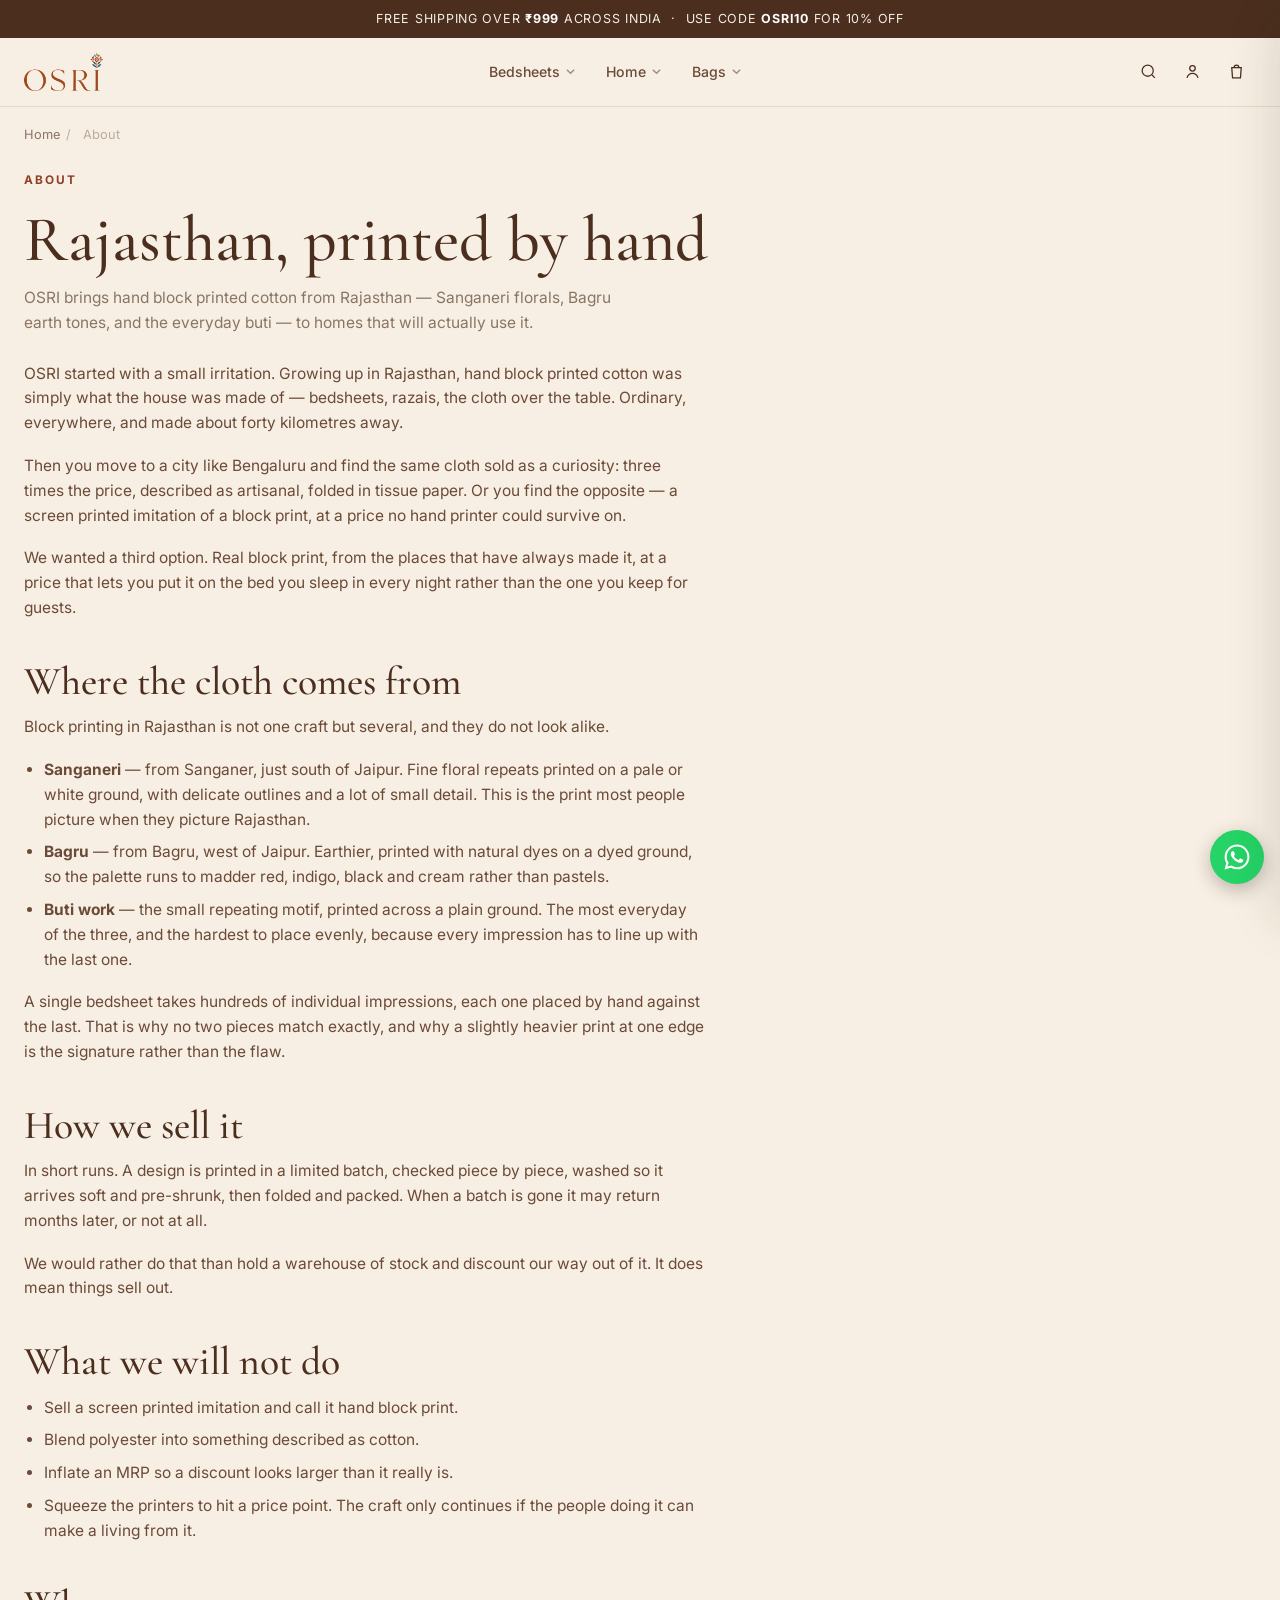
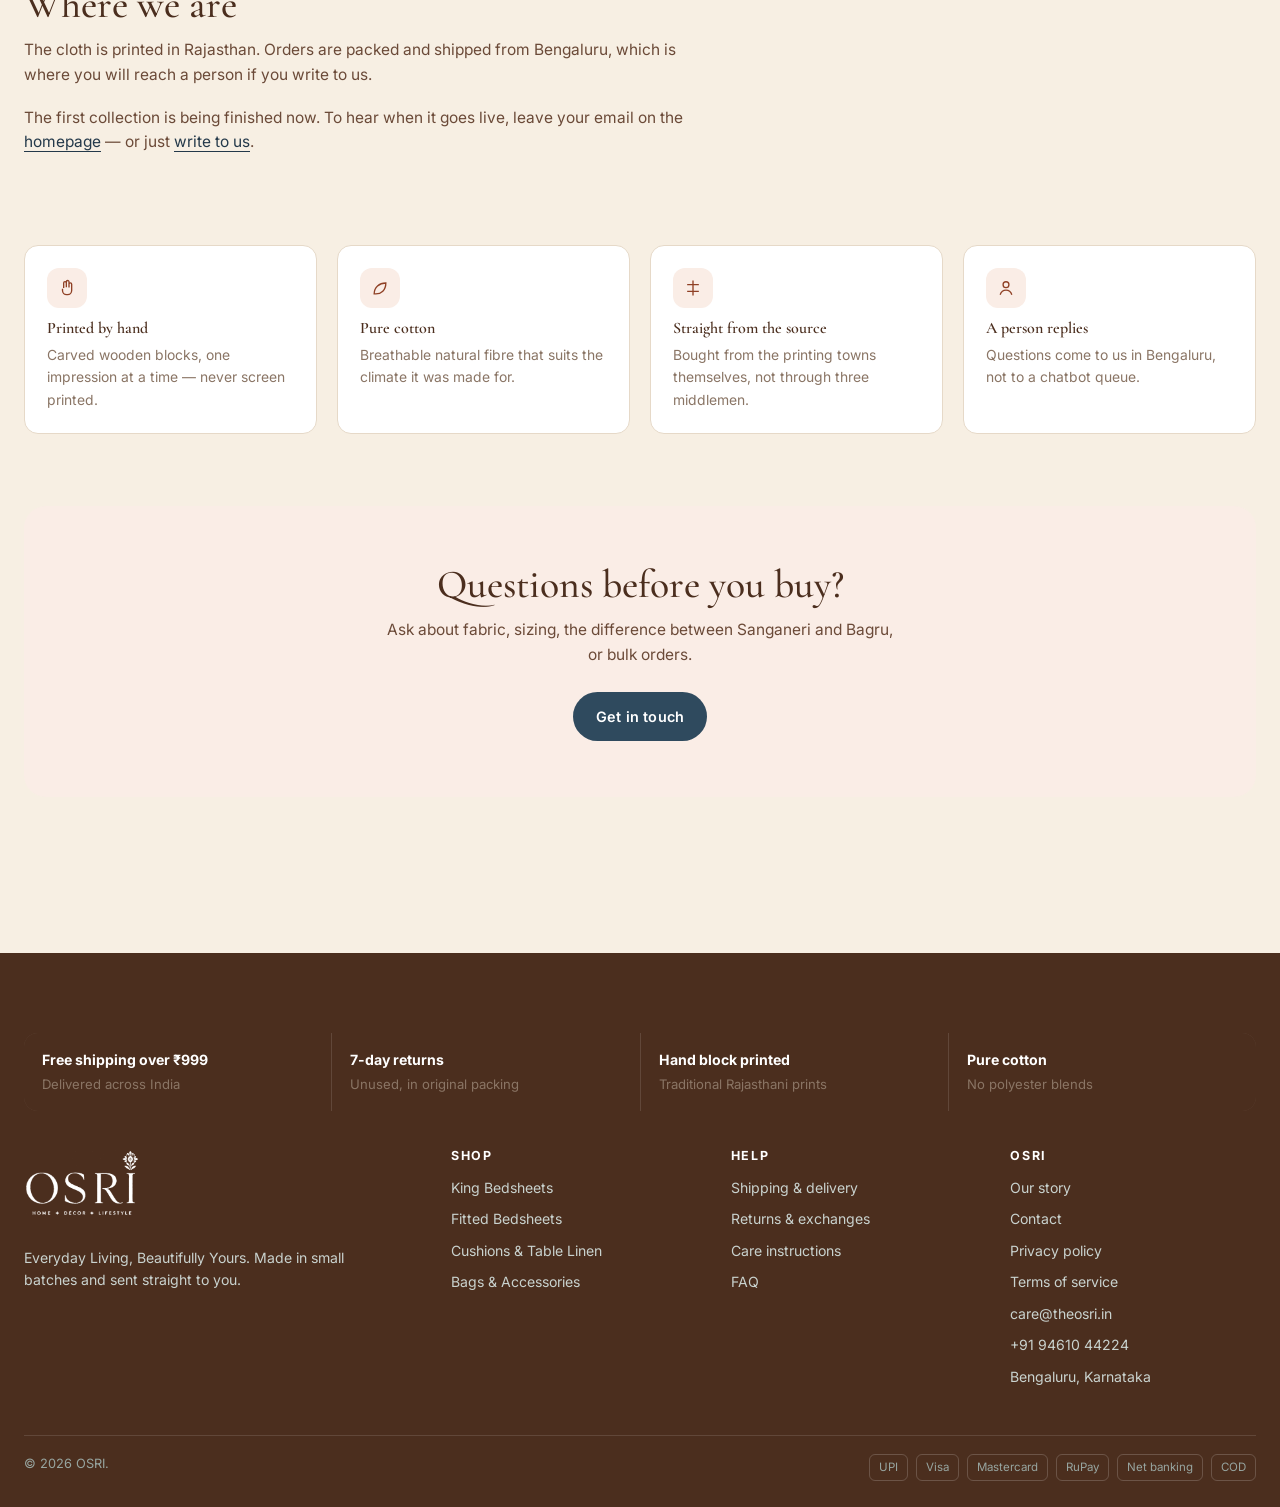
==== commit 07255f8a: "Move the trust strip out of the homepage hero area The free shipping / returns / block print / pure " ====
--- a/about.html
+++ b/about.html
@@ -13,7 +13,7 @@
 <link rel="icon" type="image/png" href="assets/brand/osri-icon-192.png">
 <link rel="apple-touch-icon" href="assets/brand/apple-touch-icon.png">
 <meta name="theme-color" content="#B5522F">
-<link rel="stylesheet" href="css/styles.css?v=8">
+<link rel="stylesheet" href="css/styles.css?v=11">
 </head>
 <body>
 
@@ -165,8 +165,8 @@
 
 <div id="site-footer"></div>
 
-<script src="js/patterns.js?v=8"></script>
-<script src="js/data.js?v=8"></script>
-<script src="js/ui.js?v=8"></script>
+<script src="js/patterns.js?v=11"></script>
+<script src="js/data.js?v=11"></script>
+<script src="js/ui.js?v=11"></script>
 </body>
 </html>
--- a/css/styles.css
+++ b/css/styles.css
@@ -328,10 +328,29 @@
   color: var(--brand-dark);
   margin-bottom: 14px;
 }
-.hero p.lede {
-  font-size: 1.02rem; color: var(--ink-soft); max-width: 46ch; margin: 16px 0 26px;
-}
-.hero__cta { display: flex; flex-wrap: wrap; gap: 12px; }
+
+/* Image-led hero: the photograph carries it, with one button. The scrim is a
+   soft dark gradient at the base only, enough to keep the button legible
+   without dulling the picture the way the full text scrim did. */
+.hero--image {
+  align-items: flex-end;
+  justify-content: center;
+  min-height: clamp(380px, 46vw, 560px);
+}
+.hero--image .hero__scrim {
+  background: linear-gradient(180deg,
+    rgba(42, 33, 28, 0) 55%, rgba(42, 33, 28, .38) 100%);
+}
+.hero--image .hero__inner {
+  max-width: none;
+  padding: 0 24px clamp(26px, 4vw, 46px);
+  text-align: center;
+}
+.hero__shop {
+  padding: 14px 40px;
+  font-size: .95rem;
+  box-shadow: 0 6px 20px rgba(42, 33, 28, .25);
+}
 
 .trust-strip {
   display: grid; grid-template-columns: repeat(4, 1fr); gap: 1px;
@@ -346,6 +365,16 @@
   padding: 16px 18px;
   font-size: .82rem;
 }
+
+/* Footer variant: the dark ground needs light text and quieter dividers. */
+.trust-strip--footer {
+  background: rgba(255, 255, 255, .12);
+  border: 0;
+  margin-bottom: 38px;
+}
+.trust-strip--footer div { background: var(--ink); color: #C9D2CE; }
+.trust-strip--footer strong { color: #fff; }
+.trust-strip--footer span { color: #97A5A0; }
 .trust-strip strong { display: block; font-size: .88rem; margin-bottom: 2px; }
 .trust-strip span { color: var(--muted); }
 
@@ -882,6 +911,10 @@
 }
 
 @media (max-width: 900px) {
+  /* Hide the <nav> wrapper, not just the <ul> inside it. The header is a
+     three-column grid; leaving an empty <nav> in place made four children,
+     which pushed the search/account/cart group onto a second row. */
+  .main-nav { display: none; }
   .nav { display: none; }
   .hamburger { display: grid; }
   .header-bar { grid-template-columns: auto 1fr auto; }
@@ -926,18 +959,14 @@
 
   .footer-grid { grid-template-columns: 1fr; gap: 26px; }
 
-  /* The headline was clamping to 40px on a 390px screen, which left the
-     hero crowded once the lede and two buttons were under it. */
-  .hero { border-radius: 16px; min-height: 0; }
-  .hero__inner { padding: 26px 20px 30px; }
+  /* A portrait-ish crop shows more of the photograph on a phone than a
+     letterbox would. */
+  .hero { border-radius: 16px; }
+  .hero--image { min-height: 0; aspect-ratio: 3 / 4; max-height: 74vh; }
+  .hero--image .hero__inner { padding-bottom: 24px; }
+  .hero__shop { padding: 13px 34px; }
   h1 { font-size: 1.95rem; }
   h2 { font-size: 1.6rem; }
-  .hero p.lede { font-size: .95rem; margin: 12px 0 20px; }
-  .hero__cta { gap: 10px; }
-  .hero__cta .btn { flex: 1 1 100%; }
-  .hero__scrim {
-    background: linear-gradient(180deg, rgba(247, 239, 227, .95) 40%, rgba(247, 239, 227, .62) 100%);
-  }
 
   .section { padding-top: 38px; }
   .section:last-of-type { padding-bottom: 38px; }
@@ -945,9 +974,14 @@
 
   .announce { font-size: .72rem; letter-spacing: .04em; padding: 8px 12px; }
   .announce__more { display: none; }        /* one message, not three lines */
-  .hide-sm { display: none; }               /* demo-only account button */
-  .icon-btn { width: 44px; height: 44px; }  /* comfortable tap target */
-  .brand__logo { height: 30px; }
+
+  /* All five controls stay on one row: menu, logo, search, account, cart.
+     The gaps tighten rather than anything being dropped. */
+  .header-bar { gap: 6px; }
+  .header-actions { gap: 0; }
+  .icon-btn { width: 40px; height: 40px; }
+  .icon-btn svg { width: 20px; height: 20px; }
+  .brand__logo { height: 28px; }
 
   .trust-strip div { padding: 12px 14px; }
   .trust-strip strong { font-size: .82rem; }
